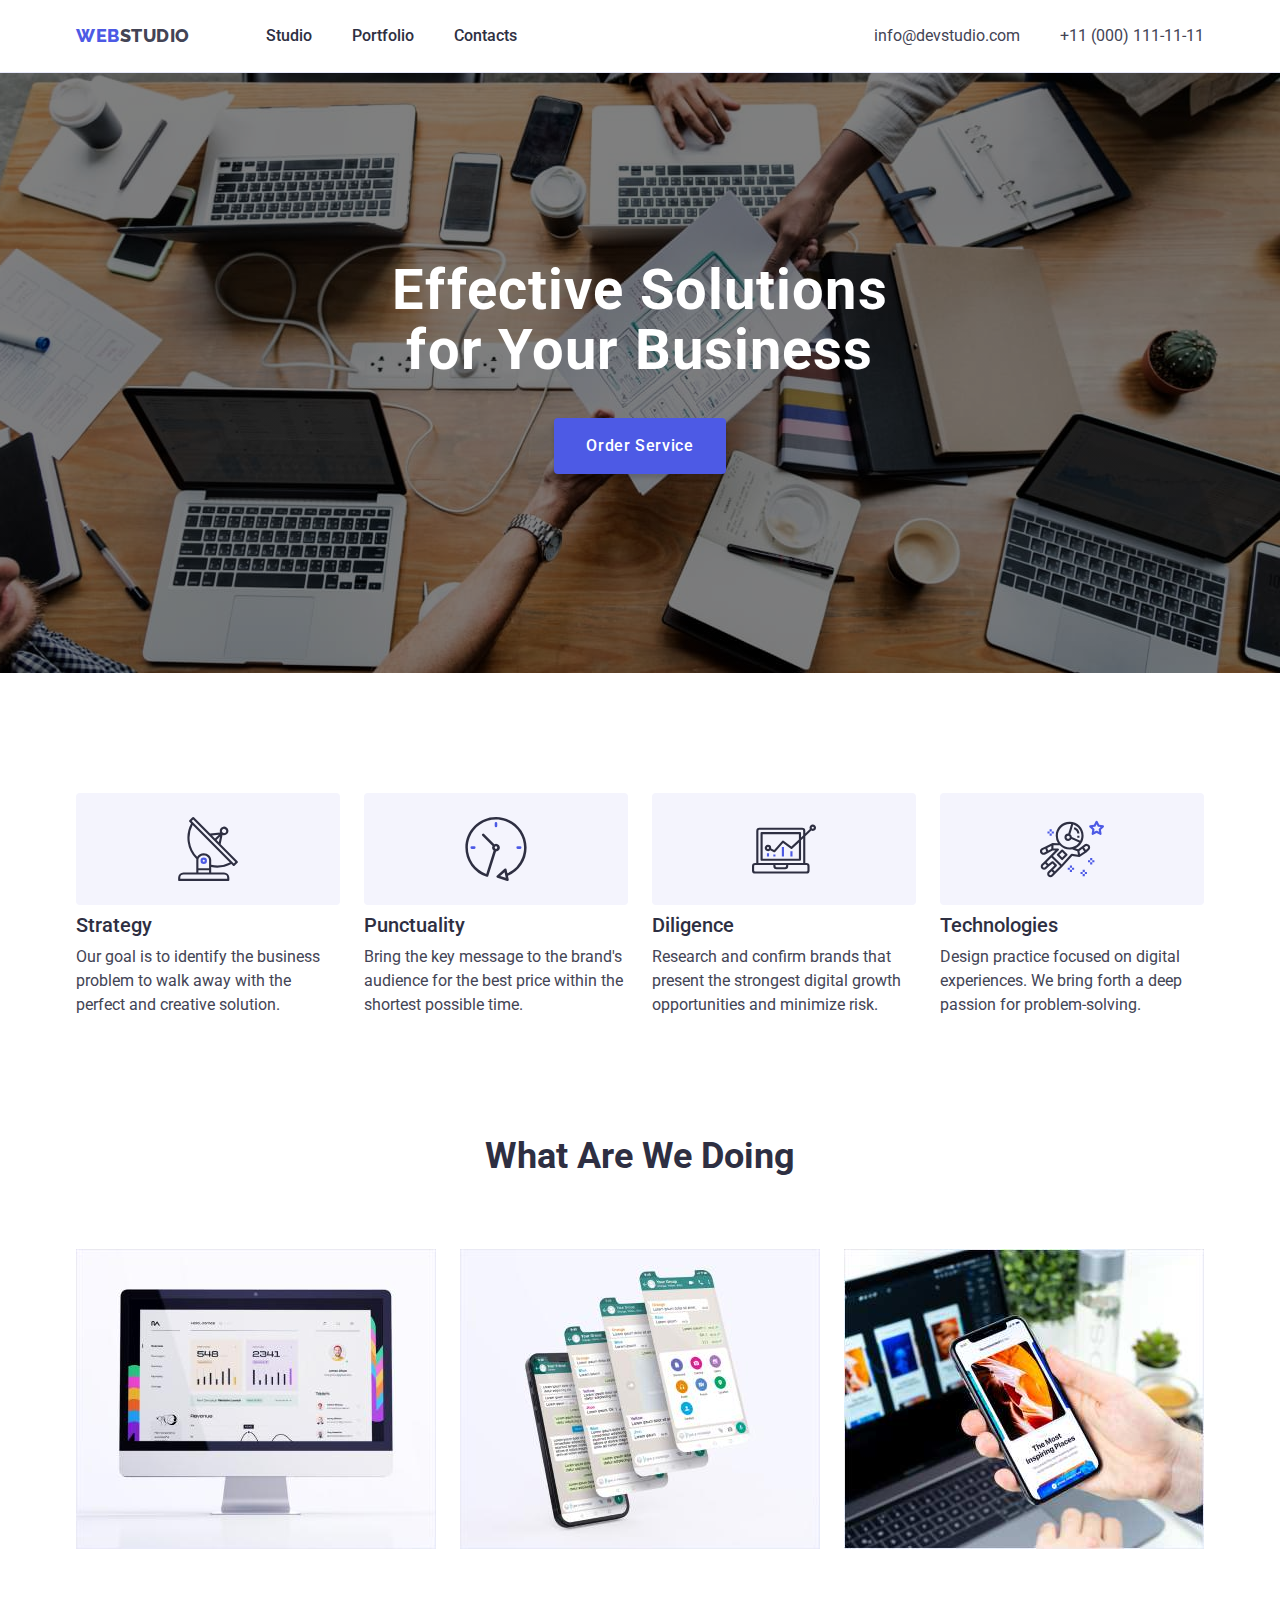
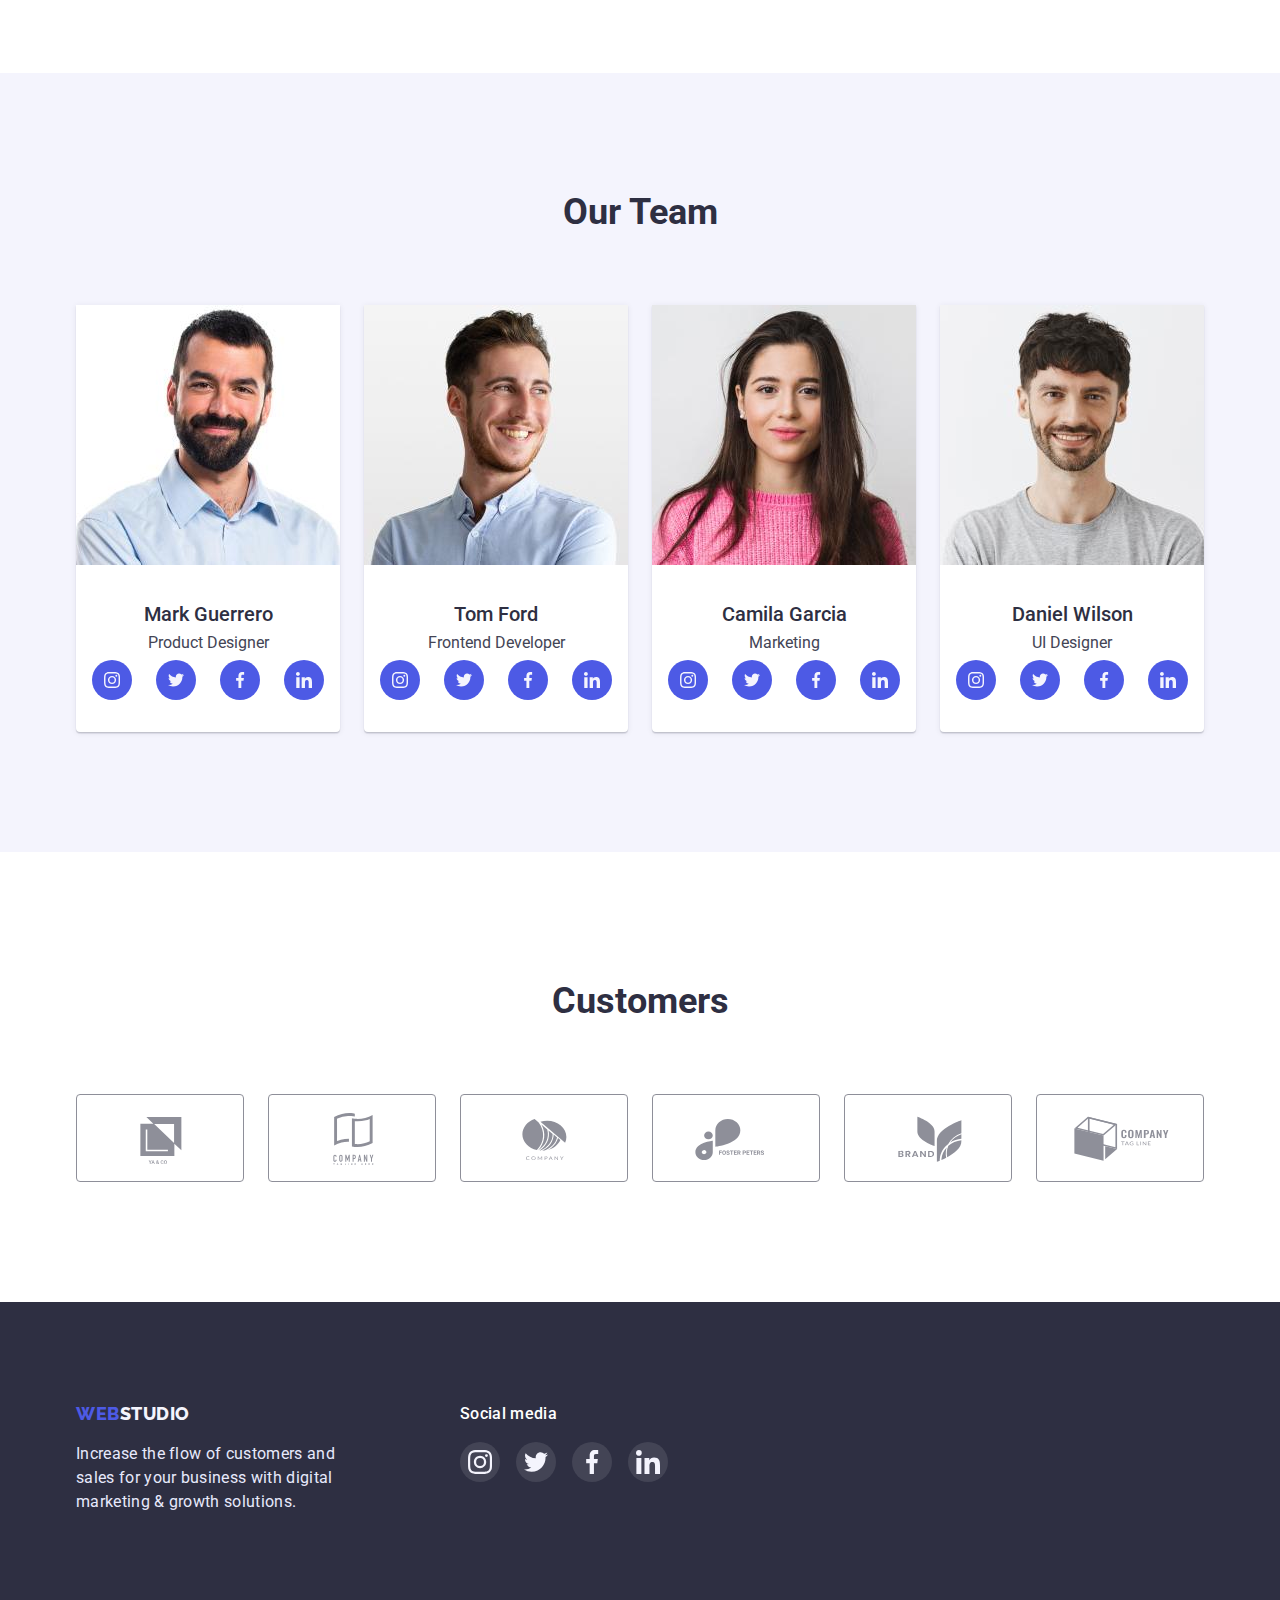
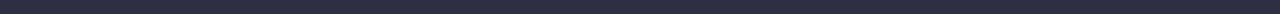
==== index.html @ 3ad6c337 "Initial commit" ====
<!DOCTYPE html>
<html lang="en">

<head>
    <meta charset="UTF-8" />
    <meta http-equiv="X-UA-Compatible" content="IE=edge" />
    <meta name="viewport" content="width=device-width, initial-scale=1.0" />
    <title>Webstudio</title>
    <link rel="preconnect" href="https://fonts.googleapis.com">
    <link rel="preconnect" href="https://fonts.gstatic.com" crossorigin>
    <link href="https://fonts.googleapis.com/css2?family=Raleway:wght@800&family=Roboto:wght@400;500;700&display=swap"
        rel="stylesheet">
    <link rel="stylesheet"
        href="https://cdnjs.cloudflare.com/ajax/libs/modern-normalize/1.1.0/modern-normalize.min.css">
    <link href="./css/styles.css" rel="stylesheet" type="text/css">
</head>

<body>
    <header class="page-header ">

        <div class="nav-flex container">

            <nav class="header-navigation">
                <a href="./index.html" class="logo"><span class="accent-color">Web</span>Studio</a>
                <ul class="site-nav">
                    <li class="site-nav-item"><a href="./index.html" target="_self" rel="noopener noreferrer nofollow"
                            class="link-nav">Studio</a>
                    </li>
                    <li class="site-nav-item"><a href="./portfolio.html" target="_self"
                            rel="noopener noreferrer nofollow" class="link-nav">Portfolio</a></li>
                    <li class="site-nav-item"><a href="" target="_self" rel="noopener noreferrer nofollow"
                            class="link-nav">Contacts</a></li>
                </ul>
            </nav>

            <address class="mail-tel">
                <ul class="mail-tel-list">
                    <li><a href="mailto:info@devstudio.com" class="link-mail-tel">info@devstudio.com</a></li>
                    <li><a href="tel:+110001111111" class="link-mail-tel">+11 (000) 111-11-11</a></li>
                </ul>
            </address>
        </div>
    </header>

    <main>
        <section class="hero">
            <div class="container">
                <h1 class="hero-title">Effective Solutions <br> for Your Business</h1>
                <button type="button" class="hero-btn">Order Service</button>
            </div>
        </section>

        <section class="features">
            <div class="container">
                <h2 class="feature-main-title"></h2>
                <ul class="features-list">
                    <li class="features-item">
                        <div class="feature-item-icon">
                            <svg class="features-icon" width="64" height="64">
                                <use href="./images/symbol-defs-1.svg#icon-antenna"></use>
                            </svg>
                        </div>
                        <h3 class="features-title">Strategy</h3>
                        <p class="features-text">Our goal is to identify the business problem to walk away with the
                            perfect
                            and creative solution.
                        </p>
                    </li>
                    <li class="features-item">
                        <div class="feature-item-icon">
                            <svg class="features-icon" width="64" height="64">
                                <use href="./images/symbol-defs-1.svg#icon-clock"></use>
                            </svg>
                        </div>
                        <h3 class="features-title">Punctuality</h3>
                        <p class="features-text">Bring the key message to the brand's audience for the best price within
                            the
                            shortest possible
                            time.</p>
                    </li>
                    <li class="features-item">
                        <div class="feature-item-icon">
                            <svg class="features-icon" width="64" height="64">
                                <use href="./images/symbol-defs-1.svg#icon-diagram"></use>
                            </svg>
                        </div>
                        <h3 class="features-title">Diligence</h3>
                        <p class="features-text">Research and confirm brands that present the strongest digital growth
                            opportunities and minimize
                            risk.</p>
                    </li>
                    <li class="features-item">
                        <div class="feature-item-icon">
                            <svg class="features-icon" width="64" height="64">
                                <use href="./images/symbol-defs-1.svg#icon-astronaut"></use>
                            </svg>
                        </div>
                        <h3 class="features-title">Technologies</h3>
                        <p class="features-text">Design practice focused on digital experiences. We bring forth a deep
                            passion for
                            problem-solving.</p>
                    </li>
                </ul>
            </div>
        </section>

        <section class="doing">
            <div class="container">
                <h2 class="doing-title">What are we doing</h2>
                <ul class="doing-list">
                    <li class="doing-item">

                        <img src="./images/image_1_1.jpg" alt="monitor with website" width="360">

                    </li>
                    <li class="doing-item">

                        <img src="./images/image_2_1.jpg" alt="phone screen on air" width="360">

                    </li>
                    <li class="doing-item">

                        <img src="./images/image_3_1.jpg" alt="a hand holds a phone" width="360">

                    </li>
                </ul>
            </div>
        </section>

        <section class="team">
            <div class="container">
                <h2 class="team-title">Our Team</h2>

                <ul class="team-list">
                    <li class="team-item">
                        <img src="./images/mark_1.jpg" alt="Mark on photo" width="264">
                        <div class="team-wrap-text">
                            <h3 class="team-name">Mark Guerrero</h3>
                            <p class="team-text">Product Designer</p>
                            <ul class="team-soc-list">
                                <li class="team-soc-item"><a href="" class="team-soc-link">
                                        <svg class="team-soc-icon" width="16" height="16">
                                            <use href="./images/symbol-defs-1.svg#icon-instagram"></use>
                                        </svg>
                                    </a></li>
                                <li class="team-soc-item"><a href="" class="team-soc-link">
                                        <svg class="team-soc-icon" width="16" height="16">
                                            <use href="./images/symbol-defs-1.svg#icon-twitter"></use>
                                        </svg>
                                    </a></li>
                                <li class="team-soc-item"><a href="" class="team-soc-link">
                                        <svg class="team-soc-icon" width="16" height="16">
                                            <use href="./images/symbol-defs-1.svg#icon-facebook"></use>
                                        </svg>
                                    </a></li>
                                <li class="team-soc-item"><a href="" class="team-soc-link">
                                        <svg class="team-soc-icon" width="16" height="16">
                                            <use href="./images/symbol-defs-1.svg#icon-linkedin"></use>
                                        </svg>
                                    </a></li>
                            </ul>
                        </div>
                    </li>

                    <li class="team-item">
                        <img src="./images/tom_1.jpg" alt="Tom on photo" width="264">
                        <div class="team-wrap-text">
                            <h3 class="team-name">Tom Ford</h3>
                            <p class="team-text">Frontend Developer</p>
                            <ul class="team-soc-list">
                                <li class="team-soc-item"><a href="" class="team-soc-link">
                                        <svg class="team-soc-icon" width="16" height="16">
                                            <use href="./images/symbol-defs-1.svg#icon-instagram"></use>
                                        </svg>
                                    </a></li>
                                <li class="team-soc-item"><a href="" class="team-soc-link">
                                        <svg class="team-soc-icon" width="16" height="16">
                                            <use href="./images/symbol-defs-1.svg#icon-twitter"></use>
                                        </svg>
                                    </a></li>
                                <li class="team-soc-item"><a href="" class="team-soc-link">
                                        <svg class="team-soc-icon" width="16" height="16">
                                            <use href="./images/symbol-defs-1.svg#icon-facebook"></use>
                                        </svg>
                                    </a></li>
                                <li class="team-soc-item"><a href="" class="team-soc-link">
                                        <svg class="team-soc-icon" width="16" height="16">
                                            <use href="./images/symbol-defs-1.svg#icon-linkedin"></use>
                                        </svg>
                                    </a></li>
                            </ul>
                        </div>
                    </li>

                    <li class="team-item">
                        <img src="./images/camila_1.jpg" alt="Camila on photo" width="264">
                        <div class="team-wrap-text">
                            <h3 class="team-name">Camila Garcia</h3>
                            <p class="team-text">Marketing</p>
                            <ul class="team-soc-list">
                                <li class="team-soc-item"><a href="" class="team-soc-link">
                                        <svg class="team-soc-icon" width="16" height="16">
                                            <use href="./images/symbol-defs-1.svg#icon-instagram"></use>
                                        </svg>
                                    </a></li>
                                <li class="team-soc-item"><a href="" class="team-soc-link">
                                        <svg class="team-soc-icon" width="16" height="16">
                                            <use href="./images/symbol-defs-1.svg#icon-twitter"></use>
                                        </svg>
                                    </a></li>
                                <li class="team-soc-item"><a href="" class="team-soc-link">
                                        <svg class="team-soc-icon" width="16" height="16">
                                            <use href="./images/symbol-defs-1.svg#icon-facebook"></use>
                                        </svg>
                                    </a></li>
                                <li class="team-soc-item"><a href="" class="team-soc-link">
                                        <svg class="team-soc-icon" width="16" height="16">
                                            <use href="./images/symbol-defs-1.svg#icon-linkedin"></use>
                                        </svg>
                                    </a></li>
                            </ul>
                        </div>
                    </li>

                    <li class="team-item">
                        <img src="./images/daniel_1.jpg" alt="Daniel on photo" width="264">
                        <div class="team-wrap-text">
                            <h3 class="team-name">Daniel Wilson</h3>
                            <p class="team-text">UI Designer</p>
                            <ul class="team-soc-list">
                                <li class="team-soc-item"><a href="" class="team-soc-link">
                                        <svg class="team-soc-icon" width="16" height="16">
                                            <use href="./images/symbol-defs-1.svg#icon-instagram"></use>
                                        </svg>
                                    </a></li>
                                <li class="team-soc-item"><a href="" class="team-soc-link">
                                        <svg class="team-soc-icon" width="16" height="16">
                                            <use href="./images/symbol-defs-1.svg#icon-twitter"></use>
                                        </svg>
                                    </a></li>
                                <li class="team-soc-item"><a href="" class="team-soc-link">
                                        <svg class="team-soc-icon" width="16" height="16">
                                            <use href="./images/symbol-defs-1.svg#icon-facebook"></use>
                                        </svg>
                                    </a></li>
                                <li class="team-soc-item"><a href="" class="team-soc-link">
                                        <svg class="team-soc-icon" width="16" height="16">
                                            <use href="./images/symbol-defs-1.svg#icon-linkedin"></use>
                                        </svg>
                                    </a></li>
                            </ul>
                        </div>
                    </li>
                </ul>

            </div>
        </section>

        <section class="customers">
            <div class="container">
                <h2 class="customers-title">Customers</h2>
                <ul class="customers-list">
                    <li class="customers-item">
                        <a href="" class="customers-link">
                            <svg class="customers-icon" width="104" height="56">
                                <use href="./images/symbol-defs-1.svg#icon-logo-ya--co"></use>
                            </svg>
                        </a>
                    </li>
                    <li class="customers-item">
                        <a href="" class="customers-link">
                            <svg class="customers-icon" width="104" height="56">
                                <use href="./images/symbol-defs-1.svg#icon-logo-tagline-here"></use>
                            </svg>
                        </a>
                    </li>
                    <li class=" customers-item">
                        <a href="" class="customers-link">
                            <svg class="customers-icon" width="104" height="56">
                                <use href="./images/symbol-defs-1.svg#icon-logo-company"></use>
                            </svg>
                        </a>
                    </li>
                    <li class=" customers-item">
                        <a href="" class="customers-link">
                            <svg class="customers-icon" width="104" height="56">
                                <use href="./images/symbol-defs-1.svg#icon-logo-foster-reters"></use>
                            </svg>
                        </a>
                    </li>
                    <li class=" customers-item">
                        <a href="" class="customers-link">
                            <svg class="customers-icon" width="104" height="56">
                                <use href="./images/symbol-defs-1.svg#icon-logo-brand"></use>
                            </svg>
                        </a>
                    </li>
                    <li class=" customers-item">
                        <a href="" class="customers-link">
                            <svg class="customers-icon" width="104" height="56">
                                <use href="./images/symbol-defs-1.svg#icon-logo-tagline-cube"></use>
                            </svg>
                        </a>
                    </li>
                </ul>

            </div>

        </section>


    </main>

    <footer class=" footer">
        <div class="container footer-info">
            <div class="wrap-footer-text">
                <a href="./index.html" class="logo white-logo"><span class="accent-color">Web</span>Studio</a>
                <p class="footer-text">Increase
                    the flow of customers and
                    sales for your business with
                    digital marketing &
                    growth solutions.</p>
            </div>

            <div class="soc-media">
                <h3 class="soc-media-title">Social media</h3>
                <ul class="soc-media-list">
                    <li class="soc-media-item">
                        <a href="" class="soc-media-link">
                            <svg class="soc-media-icon" width="24" height="24">
                                <use href="./images/symbol-defs-1.svg#icon-instagram"></use>
                            </svg>
                        </a>
                    </li>
                    <li class="soc-media-item">
                        <a href="" class="soc-media-link">
                            <svg class="soc-media-icon" width="24" height="24">
                                <use href="./images/symbol-defs-1.svg#icon-twitter"></use>
                            </svg>
                        </a>
                    </li>
                    <li class="soc-media-item">
                        <a href="" class="soc-media-link">
                            <svg class="soc-media-icon" width="24" height="24">
                                <use href="./images/symbol-defs-1.svg#icon-facebook"></use>
                            </svg>
                        </a>
                    </li>
                    <li class="soc-media-item">
                        <a href="" class="soc-media-link">
                            <svg class="soc-media-icon" width="24" height="24">
                                <use href="./images/symbol-defs-1.svg#icon-linkedin"></use>
                            </svg>
                        </a>
                    </li>
                </ul>
            </div>
        </div>

    </footer>
</body>

</html>
---- css/styles.css ----
html {
    box-sizing: border-box;
}

*,
*::before,
*::after {
    box-sizing: inherit;
}

:root {
    --primary-text-color: #434455;
    --title-text-color: #2E2F42;
    --accent-color: #4D5AE5;
    --primary-white-color: #ffffff;
    --hover-color: #404BBF;
}

body {
    background-color: var(--primary-white-color);
    color: var(--primary-text-color);
    font-family: Roboto, sans-serif;
    font-size: 16px;
    margin: 0;
}

.container {
    width: 1158px;
    padding-left: 15px;
    padding-right: 15px;
    /* outline: 2px solid tomato; */
    margin-left: auto;
    margin-right: auto;
}

/*-------------Header-----------*/

.page-header {
    border-bottom: 1px solid #E7E9FC;

}

.header-navigation {
    display: flex;
    align-items: center;
    margin-right: auto;

}

.nav-flex {
    display: flex;
    align-items: center;
    height: 72px;

}

.logo {
    font-family: Raleway, sans-serif;
    font-weight: 800;
    font-size: 18px;
    line-height: 1.33;
    text-decoration: none;
    color: inherit;
    letter-spacing: 0.03em;
    text-transform: uppercase;
    margin-right: 76px;
}

.site-nav {
    list-style-type: none;
    margin-top: 0;
    margin-bottom: 0;
    padding-left: 0;
    display: flex;
    gap: 40px;
}

.accent-color {
    font-family: Raleway, sans-serif;
    color: var(--accent-color);
}

.link-nav {
    font-weight: 500;
    color: var(--title-text-color);
    text-decoration: none;

}

/* .site-nav-item::after {
    content: '';
    width: 67px;
    height: 4px;
    background-color: #404BBF;
    border-radius: 2px;
    display: block;
    margin-top: 24px;
    
} */

.link-nav:hover, .link-nav:focus {
    color: var(--hover-color)
}

.mail-tel-list {
    list-style-type: none;
    display: flex;
    gap: 40px;
    margin-top: 0;
    margin-bottom: 0;
    padding-left: 0;
}


.mail-tel .link-mail-tel {
    text-decoration: none;
    color: inherit;
    font-style: normal;
}

.link-mail-tel:hover, .link-mail-tel:focus {
    color: var(--hover-color)
}

/*---------------Hero---------------*/


.hero {
    max-width: 1440px;
    height: 600px;
    margin-left: auto;
    margin-right: auto;
    background: rgba(46, 47, 66, 0.7);
    background-image: linear-gradient(90deg, rgba(0, 0, 0, 0.5) 0%, rgba(0, 0, 0, 0.5) 0%),
        url("../images/people-office-1.jpg");
    background-repeat: no-repeat;
    background-position: center;
    background-size: cover;
    text-align: center;
    padding-top: 188px;
    padding-bottom: 188px;
}

.hero-title {
    font-size: 56px;
    line-height: 1.07;
    color: var(--primary-white-color);
    letter-spacing: 0.02em;
    margin-top: 0;
    margin-bottom: 48;
    /* width: 494px; */
    /* height: 120px; */
    text-align: center;

}

.hero-btn {
    font-family: 'Roboto', sans-serif;
    font-weight: 500;
    font-size: 16px;
    line-height: 1.5;
    cursor: pointer;
    /* display: flex; */
    /* align-items: center; */
    letter-spacing: 0.04em;
    color: var(--primary-white-color);
    background: #4D5AE5;
    box-shadow: 0px 4px 4px rgba(0, 0, 0, 0.15);
    border-radius: 4px;
    min-width: 169px;
    height: 56px;
    padding: 16px 32px;
    /* margin-right: auto; */
    /* margin-left: auto; */
    border: 0;

}

.hero-btn:focus, .hero-btn:hover {
    background: var(--hover-color)
    
}

/*--------------Features---------*/

.features {
    padding-top: 120px;
    padding-bottom: 120px;

}

.feature-main-title {
    margin-top: 0;
    margin-bottom: 0;
}

.feature-item-icon {
    background: #F4F4FD;
    border-radius: 4px;
    height: 112px;
    width: 264px;
    display: flex;
    justify-content: center;
    align-items: center;
}

.features-icon {}

.features-list {
    list-style-type: none;
    margin-bottom: 0;
    margin-top: 0;
    padding: 0;
    display: flex;
    justify-content: space-between;
}

.features-item {

}


.features-title {
    font-weight: 500;
    font-size: 20px;
    line-height: 1.2;
    color: var(--title-text-color);
    margin-bottom: 8px;
    margin-top: 8px;
}

.features-text {
    font-size: 16px;
    line-height: 1.5;
    margin: 0;
    width: 264px;
}

/*---------Doing--------------*/

.doing {
    /* width: 1158px;; */
    padding-bottom: 120px;

}

.doing-title {
    font-size: 36px;
    line-height: 1.11;
    text-align: center;
    text-transform: capitalize;
    color: var(--title-text-color);
    margin: 0;
    margin-bottom: 72px;

}

.doing-list {
    list-style-type: none;
    margin-top: 0;
    margin-bottom: 0;
    display: flex;
    justify-content: space-between;
    padding-left: 0;
}

/*------------Team-------------*/

.team {
    padding-top: 120px;
    padding-bottom: 120px;
    background-color: #F4F4FD;
}

.team-title {
    font-size: 36px;
    line-height: 1.11;
    text-align: center;
    text-transform: capitalize;
    color: var(--title-text-color);
    margin-bottom: 72px;
    margin-top: 0;

}

.team-list {
    list-style-type: none;
    display: flex;
    justify-content: space-between;
    margin-top: 0;
    margin-bottom: 0;
    padding-left: 0;
}

.team-item {
    background-color: var(--primary-white-color);
    box-shadow: 0px 1px 6px rgba(46, 47, 66, 0.08), 0px 1px 1px rgba(46, 47, 66, 0.16), 0px 2px 1px rgba(46, 47, 66, 0.08);
    border-radius: 0px 0px 4px 4px;
    text-align: center;
}

.team-wrap-text {
    padding-top: 32px;
    padding-bottom: 32px;
}

.team-name {
    font-weight: 500;
    font-size: 20px;
    line-height: 1.2;
    color: var(--title-text-color);
    margin-bottom: 8px;
    margin-top: 0;

}

.team-text {

    color: var(--primary-text-color);
    margin-top: 0;
    margin-bottom: 8px;

}

.team-soc-list {
    display: flex;
    justify-content: center;
    gap: 24px;
    padding-left: 0;
    list-style-type: none;
}

.team-soc-item {
    width: 40px;
    height: 40px;

}

.team-soc-link {
    width: 100%;
    height: 100%;
    border-radius: 50%;
    background-color: var(--accent-color);
    display: flex;
    justify-content: center;
    align-items: center;
}

.team-soc-link:hover, .team-soc-link:focus {
    background-color: var(--hover-color);
}
/* --------------Customers---------------- */

.customers {
    padding-top: 130px;
    padding-bottom: 120px;
}

.customers-title {
    font-size: 36px;
    line-height: 1.11;
    text-align: center;
    text-transform: capitalize;
    color: var(--title-text-color);
    margin-bottom: 72px;
    margin-top: 0;
}
.customers-list {
    list-style-type: none;
    padding-left: 0;
    margin-top: 0;
    margin-bottom: 0;
    display: flex;
    gap: 24px;

}

.customers-item {
    width: 168px;
    height: 88px;
    

}

.customers-link {
    width: 100%;
    height: 100%;
    border: 1px solid #8E8F99;
    border-radius: 4px;
    display: flex;
    justify-content: center;
    align-items: center;
    color: #8E8F99;
}

.customers-icon {
    fill: currentColor;
}

.customers-link:is(:hover, :focus) {
    border-color: var(--hover-color);
    color: var(--hover-color);
}

/* .customers-link:is(:hover, :focus) .customers-icon {
    fill: var(--hover-color);
} */


/*--------------------Footer----------------------*/


.footer {
    padding-top: 100px;
    padding-bottom: 100px;
    background-color: var(--title-text-color);
}

.footer-info {
    display: flex;
    align-items: flex-start;
    gap: 120px;
}

.white-logo {
    color: #F4F4FD;
}

.footer-text {
    font-size: 16px;
    line-height: 1.5;
    letter-spacing: 0.02em;
    color: #E7E9FC;
    width: 264px;
    margin-bottom: 0;

}

.soc-media {}

.soc-media-title {
    font-weight: 500;
    font-size: 16px;
    line-height: 1.5;
    letter-spacing: 0.02em;
    color: var(--primary-white-color);
    margin-top: 0;
    margin-bottom: 16px;
}

.soc-media-list {
    padding-left: 0;
    margin-bottom: 0;
    margin-top: 0;
    list-style-type: none;
    display: flex;
    justify-content: center;
    gap: 16px;
}

.soc-media-item {
    width: 40px;
    height: 40px;
}

.soc-media-link {
    width: 100%;
    height: 100%;
    background: rgba(255, 255, 255, 0.1);
    border-radius: 50%;
    display: flex;
    justify-content: center;
    align-items: center;
}

.soc-media-link:hover, .soc-media-link:focus {
    background-color: #31D0AA;;
}

.soc-media-icon {}

/*----------------------Portfolio------------------------*/

.filters-n-cards {
    padding-bottom: 120px;
    padding-top: 96px;
}

.filter-title {
    color: transparent;
    margin: 0;
    /* background-color:#E7E9FC; */
    display: none;
}

.filters-list {
    list-style-type: none;
    margin-bottom: 72px;
    margin-top: 0;
    padding-left: 0;
    display: flex;
    gap: 24px;
    justify-content: center;
}

.filter-btn {
    font-family: inherit;
    font-weight: 500;
    font-size: 16px;
    line-height: 1.5;
    display: flex;
    align-items: center;
    text-align: center;
    letter-spacing: 0.04em;
    color: var(--accent-color);
    cursor: pointer;
    background: #F4F4FD;
    border: 1px solid #E7E9FC;
    border-radius: 4px;
    padding: 12px 24px;
}

.filter-btn:hover {
    color: var(--primary-white-color);
    background: #404BBF;
    box-shadow: 0px 3px 1px rgba(0, 0, 0, 0.1), 0px 2px 1px rgba(0, 0, 0, 0.08), 0px 2px 2px rgba(0, 0, 0, 0.12);
}

.filter-btn:focus {
    color: var(--primary-white-color);
    background: #404BBF;
    box-shadow: 0px 3px 1px rgba(0, 0, 0, 0.1), 0px 2px 1px rgba(0, 0, 0, 0.08), 0px 2px 2px rgba(0, 0, 0, 0.12);
}

.cards-list {
    list-style-type: none;
    margin: 0;
    padding-left: 0;
    display: flex;
    flex-wrap: wrap;
    gap: 24px;
    /* column-gap: 48px; */

}

.card-item:nth-last-child(-n + 3) {
    margin-bottom: 0;
}

.card-item {
    background-color: #fff;
    margin-bottom: 24px;

}

.card-item:hover,
.card-item:focus {
    box-shadow: 0px 1px 6px rgba(46, 47, 66, 0.08), 0px 1px 1px rgba(46, 47, 66, 0.16), 0px 2px 1px rgba(46, 47, 66, 0.08);
}

.card-item-info {
    border-bottom: 1px solid #E7E9FC;
    border-left: 1px solid #E7E9FC;
    border-right: 1px solid #E7E9FC;
    padding-top: 32px;
    padding-bottom: 32px;
    padding-left: 16px;
}

.card-item-info .card-title {
    font-weight: 500;
    font-size: 20px;
    line-height: 1.2;
    color: var(--title-text-color);
    margin-bottom: 8px;
    margin-top: 0;
}

.card-text {
    color: var(--primary-text-color);
    margin: 0;

}
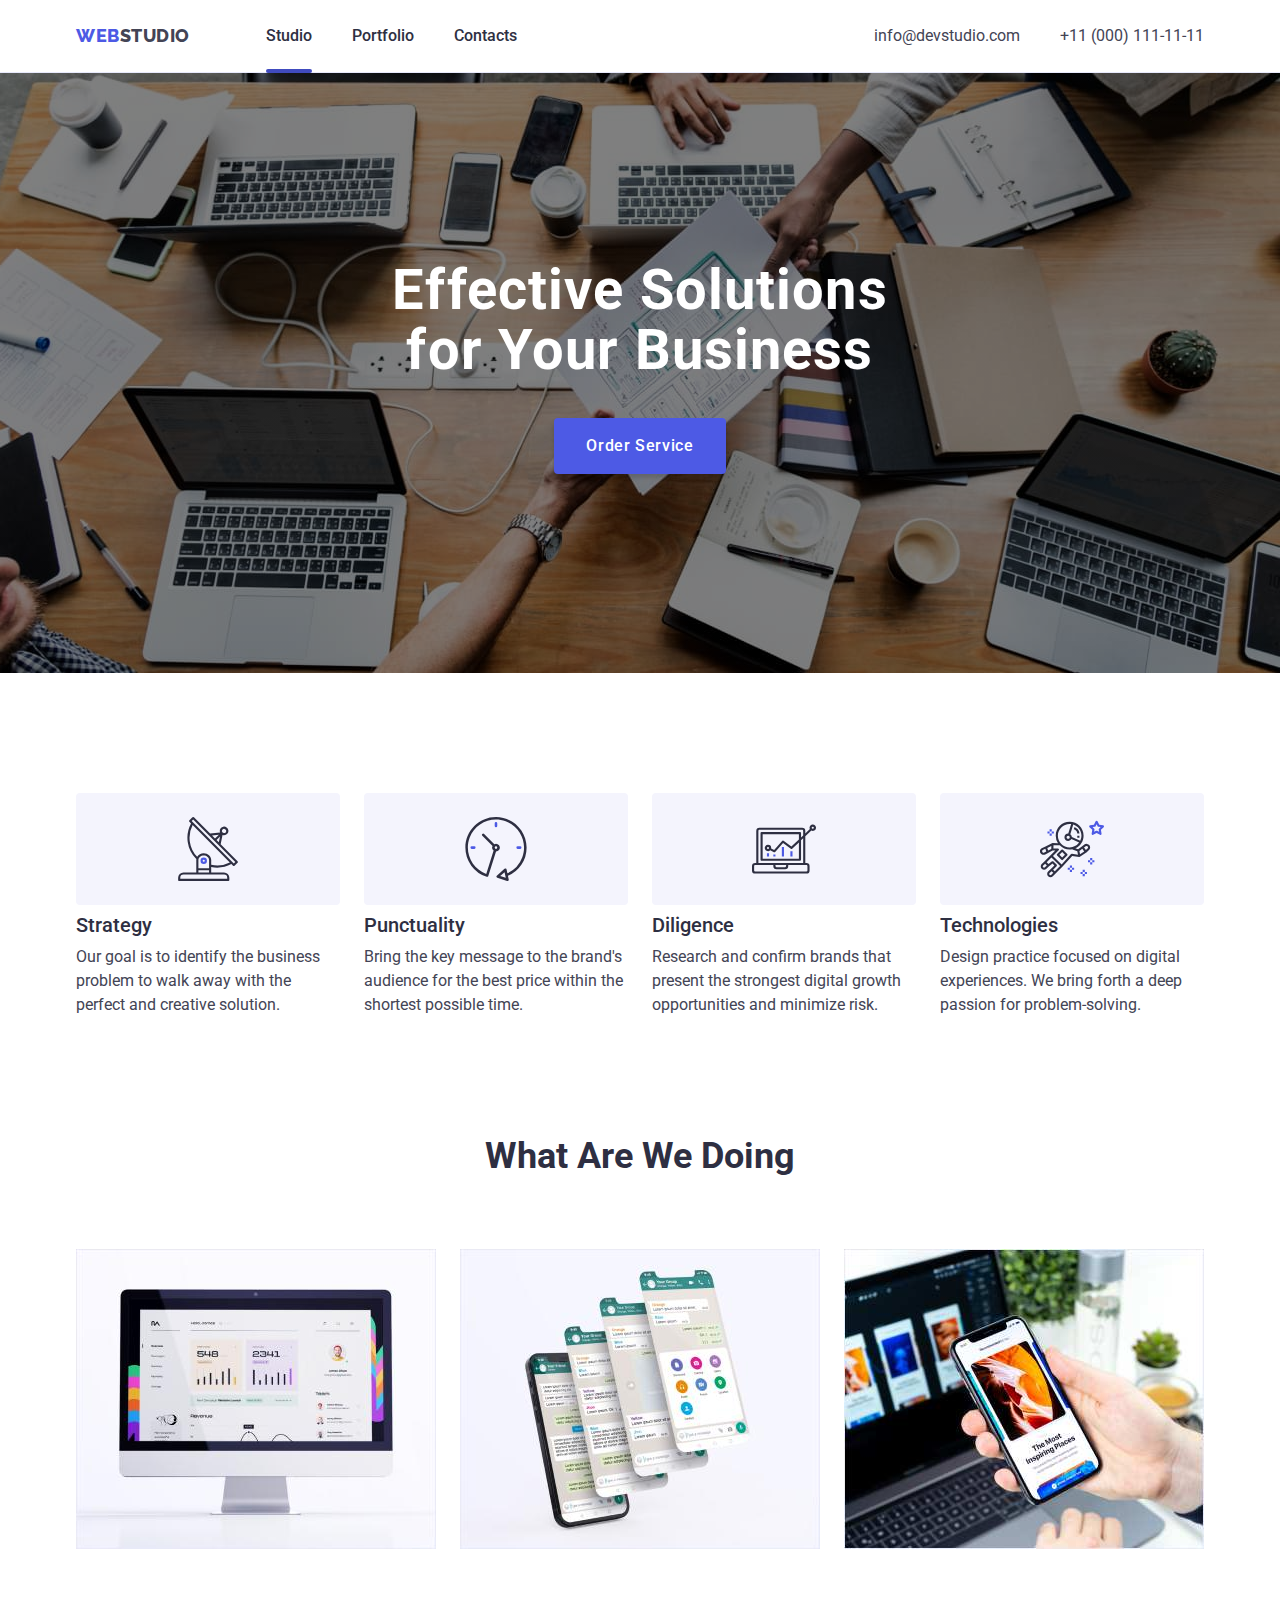
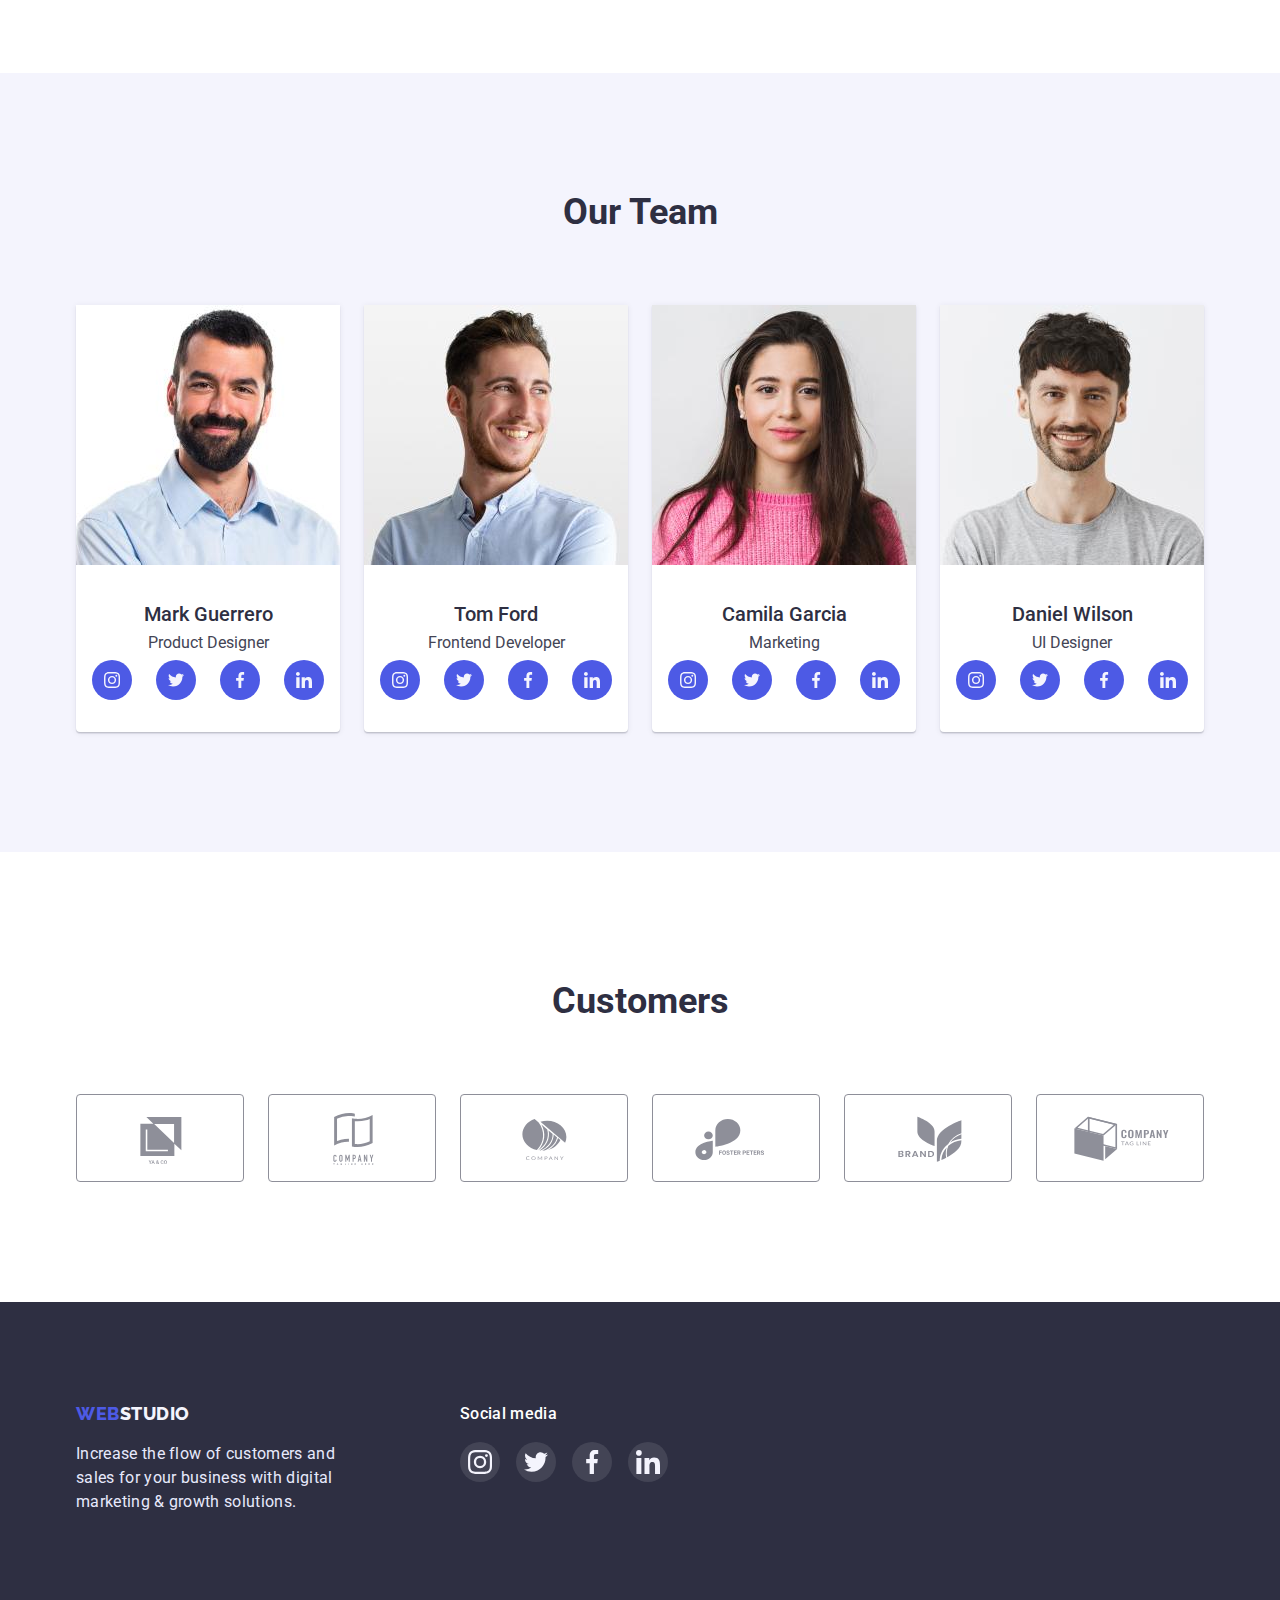
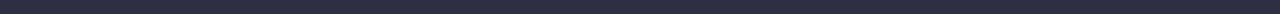
==== commit 938e9b81: "Add line studio portfolio" ====
--- a/index.html
+++ b/index.html
@@ -24,7 +24,7 @@
                 <a href="./index.html" class="logo"><span class="accent-color">Web</span>Studio</a>
                 <ul class="site-nav">
                     <li class="site-nav-item"><a href="./index.html" target="_self" rel="noopener noreferrer nofollow"
-                            class="link-nav">Studio</a>
+                            class="link-nav active">Studio</a>
                     </li>
                     <li class="site-nav-item"><a href="./portfolio.html" target="_self"
                             rel="noopener noreferrer nofollow" class="link-nav">Portfolio</a></li>
--- a/css/styles.css
+++ b/css/styles.css
@@ -14,6 +14,7 @@
     --accent-color: #4D5AE5;
     --primary-white-color: #ffffff;
     --hover-color: #404BBF;
+    --timing-function: cubic-bezier(0.4, 0, 0.2, 1);
 }
 
 body {
@@ -84,19 +85,20 @@
     font-weight: 500;
     color: var(--title-text-color);
     text-decoration: none;
-
-}
-
-/* .site-nav-item::after {
+    position: relative;
+}
+
+.active::after {
     content: '';
-    width: 67px;
+    width: 100%;
     height: 4px;
     background-color: #404BBF;
     border-radius: 2px;
     display: block;
-    margin-top: 24px;
-    
-} */
+    position: absolute;
+    /* bottom: 35px; */
+    top: 43px;
+}
 
 .link-nav:hover, .link-nav:focus {
     color: var(--hover-color)
